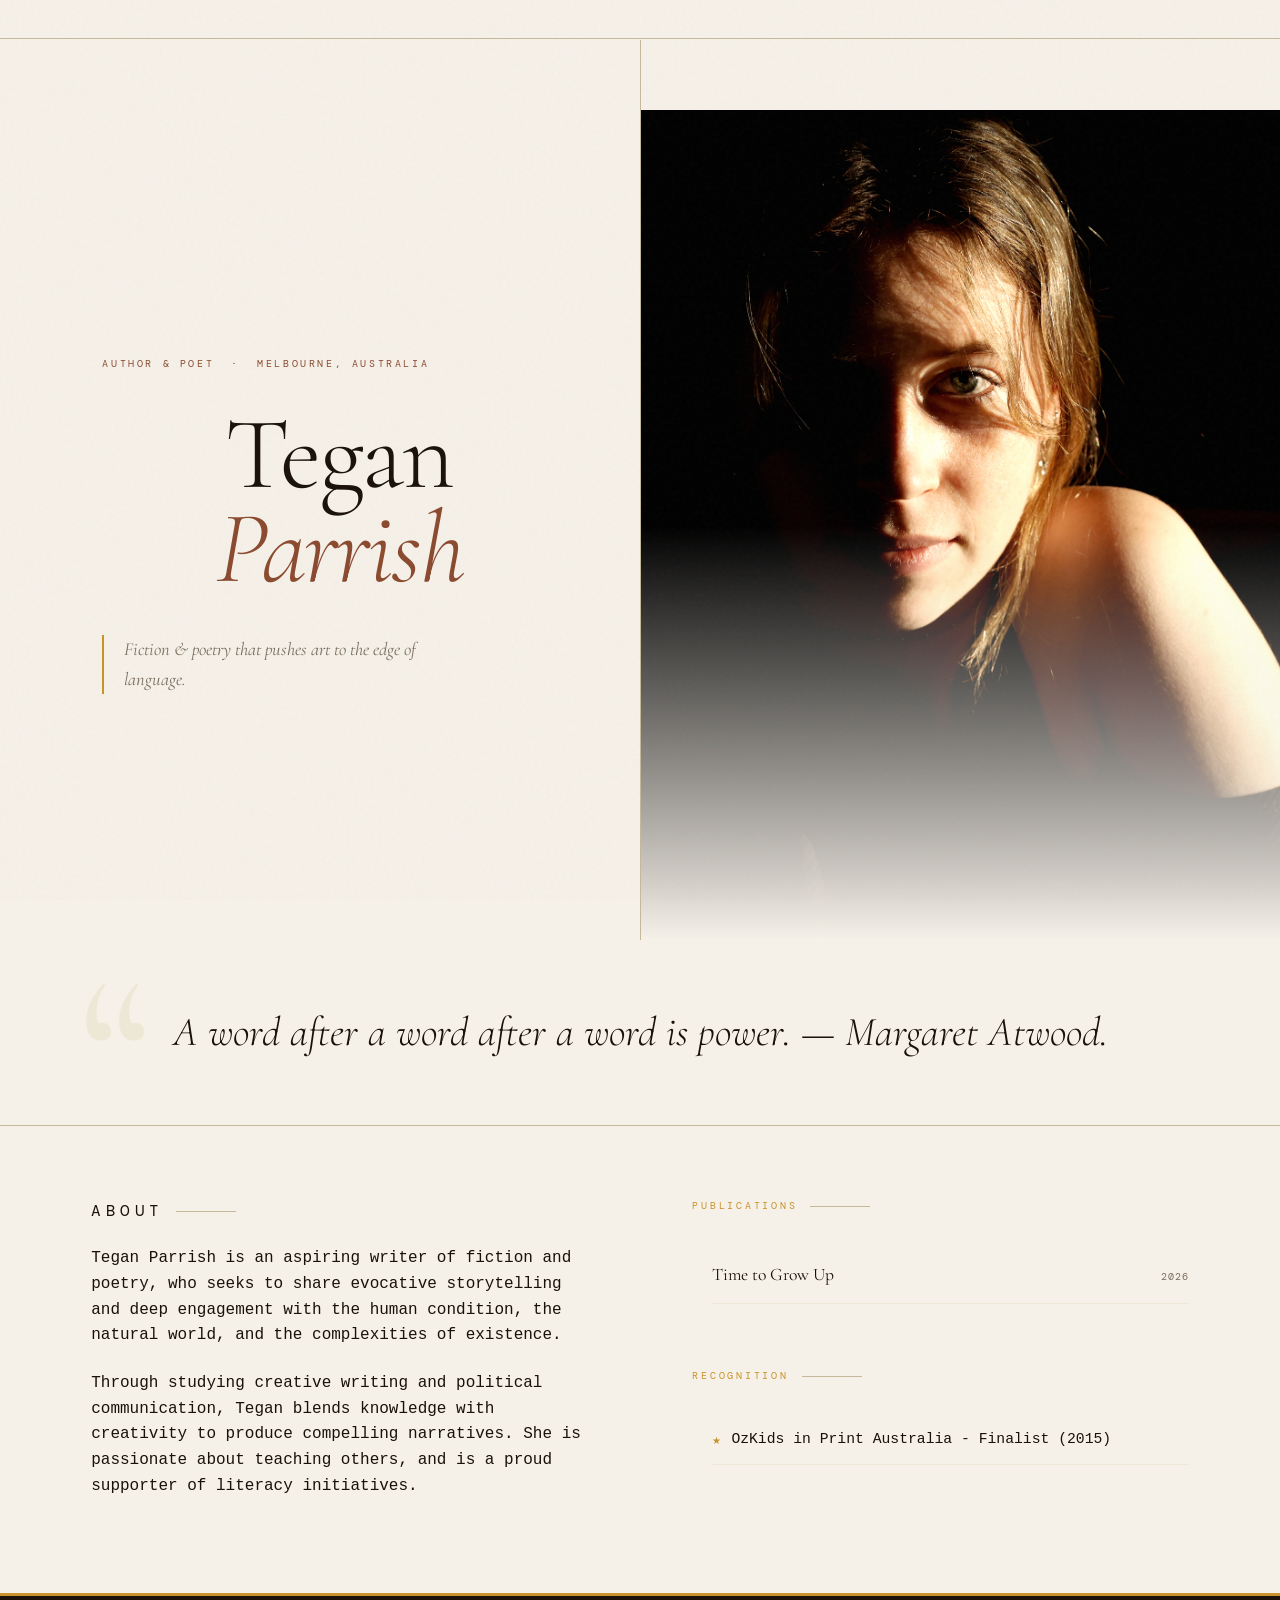
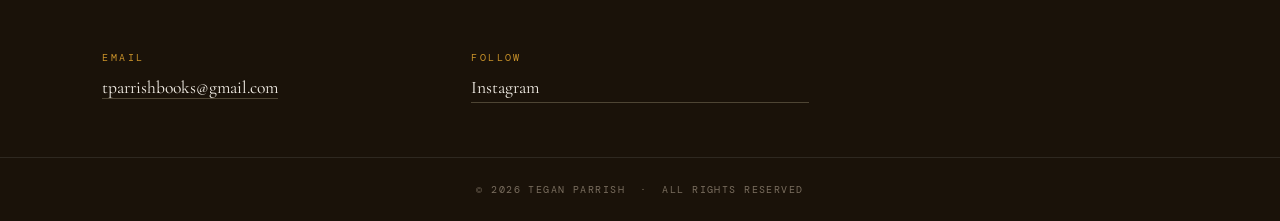
==== index.html @ 5e9b4a72 "iuhl" ====
<!DOCTYPE html>
<html lang="en">
  <head>
    <meta charset="UTF-8" />
    <meta name="viewport" content="width=device-width, initial-scale=1.0" />
    <title>Tegan Parrish</title>
    <link rel="preconnect" href="https://fonts.googleapis.com" />
    <link rel="preconnect" href="https://fonts.gstatic.com" crossorigin />
    <link href="https://fonts.googleapis.com/css2?family=Cormorant+Garamond:ital,wght@0,300;0,400;0,600;1,300;1,400&family=Libre+Baskerville:ital,wght@0,400;0,700;1,400&family=DM+Mono:wght@300;400&display=swap" rel="stylesheet" />
    <style>
      :root {
        --ink: #1a1209;
        --paper: #f5f0e8;
        --cream: #ede7d5;
        --sienna: #8b4a2f;
        --gold: #c9922a;
        --dusty: #7a6e5f;
        --rule: #c5b99a;
      }

      *, *::before, *::after { box-sizing: border-box; margin: 0; padding: 0; }

      html { scroll-behavior: smooth; }

      body {
        background-color: var(--paper);
        color: var(--ink);
        font-family: 'Libre Baskerville', serif;
        font-size: 16px;
        line-height: 1.8;
        overflow-x: hidden;
      }

      /* ── NOISE TEXTURE OVERLAY ── */
      body::before {
        content: '';
        position: fixed;
        inset: 0;
        background-image: url("data:image/svg+xml,%3Csvg viewBox='0 0 256 256' xmlns='http://www.w3.org/2000/svg'%3E%3Cfilter id='n'%3E%3CfeTurbulence type='fractalNoise' baseFrequency='0.9' numOctaves='4' stitchTiles='stitch'/%3E%3C/filter%3E%3Crect width='100%25' height='100%25' filter='url(%23n)' opacity='0.04'/%3E%3C/svg%3E");
        pointer-events: none;
        z-index: 9999;
        opacity: 0.6;
      }

      /* ── HEADER / NAV ── */
      #header-placeholder nav {
        position: fixed;
        top: 0; left: 0; right: 0;
        z-index: 100;
        display: flex;
        justify-content: space-between;
        align-items: center;
        padding: 1.2rem 3rem;
        background: var(--paper);
        border-bottom: 1px solid var(--rule);
        font-family: 'DM Mono', monospace;
        font-size: 0.7rem;
        letter-spacing: 0.18em;
        text-transform: uppercase;
        color: var(--dusty);
      }

      /* ── DECORATIVE RULE ── */
      .rule {
        width: 60px;
        height: 1px;
        background: var(--gold);
        display: inline-block;
        vertical-align: middle;
        margin: 0 1rem;
      }

      /* ── HERO ── */
      .hero {
        min-height: 100vh;
        display: grid;
        grid-template-columns: 1fr 1fr;
        padding-top: 70px;
        position: relative;
        overflow: hidden;
      }

      .hero::after {
        content: '';
        position: absolute;
        top: 0; bottom: 0;
        left: 50%;
        width: 1px;
        background: var(--rule);
      }

      .hero-text {
        padding: 8vh 5vw 8vh 8vw;
        display: flex;
        flex-direction: column;
        justify-content: center;
        animation: fadeUp 1.2s ease both;
      }

      .hero-eyebrow {
        font-family: 'DM Mono', monospace;
        font-size: 0.65rem;
        letter-spacing: 0.25em;
        text-transform: uppercase;
        color: var(--sienna);
        margin-bottom: 1.5rem;
      }

      .hero-name {
        font-family: 'Cormorant Garamond', serif;
        font-size: clamp(4rem, 8vw, 7.5rem);
        font-weight: 300;
        line-height: 0.92;
        letter-spacing: -0.02em;
        color: var(--ink);
        margin-bottom: 1.5rem;
      }

      .hero-name em {
        font-style: italic;
        color: var(--sienna);
      }

      .hero-tagline {
        font-family: 'Cormorant Garamond', serif;
        font-size: 1.15rem;
        font-style: italic;
        color: var(--dusty);
        border-left: 2px solid var(--gold);
        padding-left: 1.2rem;
        margin-top: 1rem;
        max-width: 340px;
      }

      .hero-image-col {
        position: relative;
        overflow: hidden;
        animation: fadeIn 1.6s ease both 0.3s;
      }

      .hero-image-col img {
        width: 100%;
        height: 100%;
        object-fit: cover;
        object-position: center top;
        filter: sepia(18%) contrast(1.05);
        transition: transform 8s ease;
      }

      .hero-image-col:hover img {
        transform: scale(1.03);
      }

      .hero-image-overlay {
        position: absolute;
        inset: 0;
        background: linear-gradient(to bottom, transparent 50%, var(--paper) 100%);
      }

      /* ── LARGE PULL QUOTE ── */
      .pull-quote {
        text-align: center;
        padding: 7vh 10vw;
        border-bottom: 1px solid var(--rule);
        position: relative;
      }

      .pull-quote::before {
        content: '\201C';
        font-family: 'Cormorant Garamond', serif;
        font-size: 14rem;
        line-height: 0.6;
        color: var(--cream);
        position: absolute;
        top: 3rem;
        left: 6vw;
        pointer-events: none;
      }

      .pull-quote p {
        font-family: 'Cormorant Garamond', serif;
        font-size: clamp(1.6rem, 3.2vw, 2.8rem);
        font-weight: 300;
        font-style: italic;
        line-height: 1.45;
        color: var(--ink);
        position: relative;
      }

      /* ── MAIN CONTENT ── */
      .content-grid {
        display: grid;
        grid-template-columns: 1fr 2px 1fr;
        gap: 0;
        max-width: 1200px;
        margin: 0 auto;
        padding: 8vh 4vw;
      }

      .content-grid .divider {
        background: var(--rule);
        margin: 0 4vw;
      }

      /* ── SECTION LABELS ── */
      .section-label {
        font-family: 'DM Mono', monospace;
        font-size: 0.62rem;
        letter-spacing: 0.28em;
        text-transform: uppercase;
        color: var(--gold);
        display: flex;
        align-items: center;
        gap: 0.8rem;
        margin-bottom: 2rem;
      }

      .section-label::after {
        content: '';
        flex: 1;
        height: 1px;
        background: var(--rule);
        max-width: 60px;
      }

      /* ── BIO ── */
      .bio-section {
        padding-right: 4vw;
      }

      .bio-section p {
        color: var(--ink);
        margin-bottom: 1.4rem;
        font-size: 1rem;
      }

      .bio-section p:first-of-type::first-letter {
        font-family: 'Cormorant Garamond', serif;
        font-size: 4rem;
        font-weight: 600;
        float: left;
        line-height: 0.78;
        margin-right: 0.1em;
        margin-top: 0.12em;
        color: var(--sienna);
      }

      /* ── RIGHT COLUMN ── */
      .right-col {
        padding-left: 4vw;
      }

      /* ── PUBLICATIONS ── */
      .pub-list {
        list-style: none;
        margin-bottom: 4rem;
      }

      .pub-list li {
        border-bottom: 1px solid var(--cream);
        padding: 0.9rem 0;
      }

      .pub-list li a {
        display: flex;
        justify-content: space-between;
        align-items: baseline;
        color: var(--ink);
        text-decoration: none;
        font-family: 'Cormorant Garamond', serif;
        font-size: 1.1rem;
        transition: color 0.25s;
        gap: 1rem;
      }

      .pub-list li a:hover {
        color: var(--sienna);
      }

      .pub-list li a .pub-year {
        font-family: 'DM Mono', monospace;
        font-size: 0.65rem;
        color: var(--dusty);
        letter-spacing: 0.1em;
        flex-shrink: 0;
      }

      /* ── AWARDS ── */
      .awards-list {
        list-style: none;
      }

      .awards-list li {
        padding: 0.75rem 0;
        padding-left: 1.2rem;
        position: relative;
        border-bottom: 1px solid var(--cream);
        font-size: 0.92rem;
        color: var(--ink);
      }

      .awards-list li::before {
        content: '★';
        position: absolute;
        left: 0;
        color: var(--gold);
        font-size: 0.6rem;
        top: 1.1rem;
      }

      .awards-list li a {
        color: inherit;
        text-decoration: none;
        transition: color 0.2s;
      }

      .awards-list li a:hover {
        color: var(--sienna);
      }

      /* ── CONTACT STRIP ── */
      .contact-strip {
        background: var(--ink);
        color: var(--paper);
        padding: 6vh 8vw;
        display: grid;
        grid-template-columns: 1fr 1fr 1fr;
        gap: 2rem;
        align-items: start;
        border-top: 3px solid var(--gold);
      }

      .contact-strip .contact-block .label {
        font-family: 'DM Mono', monospace;
        font-size: 0.6rem;
        letter-spacing: 0.25em;
        text-transform: uppercase;
        color: var(--gold);
        margin-bottom: 0.5rem;
      }

      .contact-strip a {
        color: var(--paper);
        text-decoration: none;
        font-family: 'Cormorant Garamond', serif;
        font-size: 1.1rem;
        border-bottom: 1px solid rgba(197,185,154,0.3);
        transition: border-color 0.2s, color 0.2s;
      }

      .contact-strip a:hover {
        color: var(--gold);
        border-color: var(--gold);
      }

      .contact-strip .socials-links {
        display: flex;
        flex-direction: column;
        gap: 0.4rem;
      }

      /* ── FOOTER ── */
      .site-footer {
        background: var(--ink);
        color: var(--dusty);
        text-align: center;
        padding: 1.5rem;
        font-family: 'DM Mono', monospace;
        font-size: 0.6rem;
        letter-spacing: 0.15em;
        text-transform: uppercase;
        border-top: 1px solid #2e2820;
      }

      /* ── ANIMATIONS ── */
      @keyframes fadeUp {
        from { opacity: 0; transform: translateY(30px); }
        to   { opacity: 1; transform: translateY(0); }
      }

      @keyframes fadeIn {
        from { opacity: 0; }
        to   { opacity: 1; }
      }

      .reveal {
        opacity: 0;
        transform: translateY(24px);
        transition: opacity 0.8s ease, transform 0.8s ease;
      }

      .reveal.visible {
        opacity: 1;
        transform: none;
      }

      /* ── RESPONSIVE ── */
      @media (max-width: 768px) {
        .hero {
          grid-template-columns: 1fr;
          grid-template-rows: auto auto;
        }

        .hero::after { display: none; }

        .hero-image-col {
          height: 55vw;
        }

        .hero-text {
          padding: 6vw 6vw;
          order: 2;
        }

        .hero-image-col {
          order: 1;
        }

        .content-grid {
          grid-template-columns: 1fr;
        }

        .content-grid .divider {
          display: none;
        }

        .bio-section {
          padding-right: 0;
          margin-bottom: 4rem;
        }

        .right-col {
          padding-left: 0;
        }

        .contact-strip {
          grid-template-columns: 1fr;
        }
      }
    </style>
  </head>

  <body>
    <!-- menu header -->
    <div id="header-placeholder"></div>
    <script>
      fetch("header.html")
        .then((res) => res.text())
        .then((html) => {
          document.getElementById("header-placeholder").innerHTML = html;
        });
    </script>

    <!-- ── HERO ── -->
    <section class="hero">
      <div class="hero-text">
        <p class="hero-eyebrow">Author &amp; Poet &nbsp;·&nbsp; Melbourne, Australia</p>
        <h1 class="hero-name">Tegan<br><em>Parrish</em></h1>
        <p class="hero-tagline">
          Fiction &amp; poetry that pushes art to the edge of language.
        </p>
      </div>
      <div class="hero-image-col">
        <!-- edit author headshot below -->
        <img src="./img/myface.JPG" alt="Tegan Parrish – Author Headshot" />
        <div class="hero-image-overlay"></div>
      </div>
    </section>

    <!-- ── PULL QUOTE ── -->
    <div class="pull-quote reveal">
      <p>A word after a word after a word is power. — Margaret Atwood.</p>
    </div>

    <!-- ── BIO + PUBLICATIONS / AWARDS ── -->
    <div class="content-grid">

      <!-- Left: bio -->
      <div class="bio-section reveal">
        <p class="section-label">About</p>
        <!-- edit author bio below -->
        <p>
          Tegan Parrish is an aspiring writer of fiction and poetry, who
          seeks to share evocative storytelling and deep engagement with the human
          condition, the natural world, and the complexities of existence.
        </p>
        <p>
          Through studying creative writing and political communication, Tegan blends knowledge
          with creativity to produce compelling narratives. She is passionate
          about teaching others, and is a proud supporter of literacy initiatives.
        </p>
      </div>

      <div class="divider"></div>

      <!-- Right: publications + awards -->
      <div class="right-col">

        <div class="reveal" style="margin-bottom: 3.5rem;">
          <p class="section-label">Publications</p>
          <!-- edit publications below -->
          <ul class="pub-list">
            <li>
              <a href="#">
                Time to Grow Up 
                <span class="pub-year">2026</span>
              </a>
            </li>
              </a>
            </li>
          </ul>
        </div>

        <div class="reveal">
          <p class="section-label">Recognition</p>
          <ul class="awards-list">
            <li><a href="#">OzKids in Print Australia - Finalist (2015)</a></li>
          </ul>
        </div>

      </div>
    </div>

    <!-- ── CONTACT STRIP ── -->
    <footer class="contact-strip reveal">
      <div class="contact-block">
        <p class="label">Email</p>
        <a href="tparrishbooks@gmail.com">tparrishbooks@gmail.com</a>
      </div>

      <div class="contact-block">
        <p class="label">Follow</p>
        <div class="socials-links">
          <a href="https://instagram.com/teganparrish">Instagram</a>
        </div>
      </div>
    </footer>

    <div class="site-footer">
      © 2026 Tegan Parrish &nbsp;·&nbsp; All rights reserved
    </div>

    <!-- Scroll reveal -->
    <script>
      const observer = new IntersectionObserver(
        (entries) => entries.forEach(e => {
          if (e.isIntersecting) {
            e.target.classList.add('visible');
            observer.unobserve(e.target);
          }
        }),
        { threshold: 0.12 }
      );
      document.querySelectorAll('.reveal').forEach(el => observer.observe(el));
    </script>
  </body>
</html>
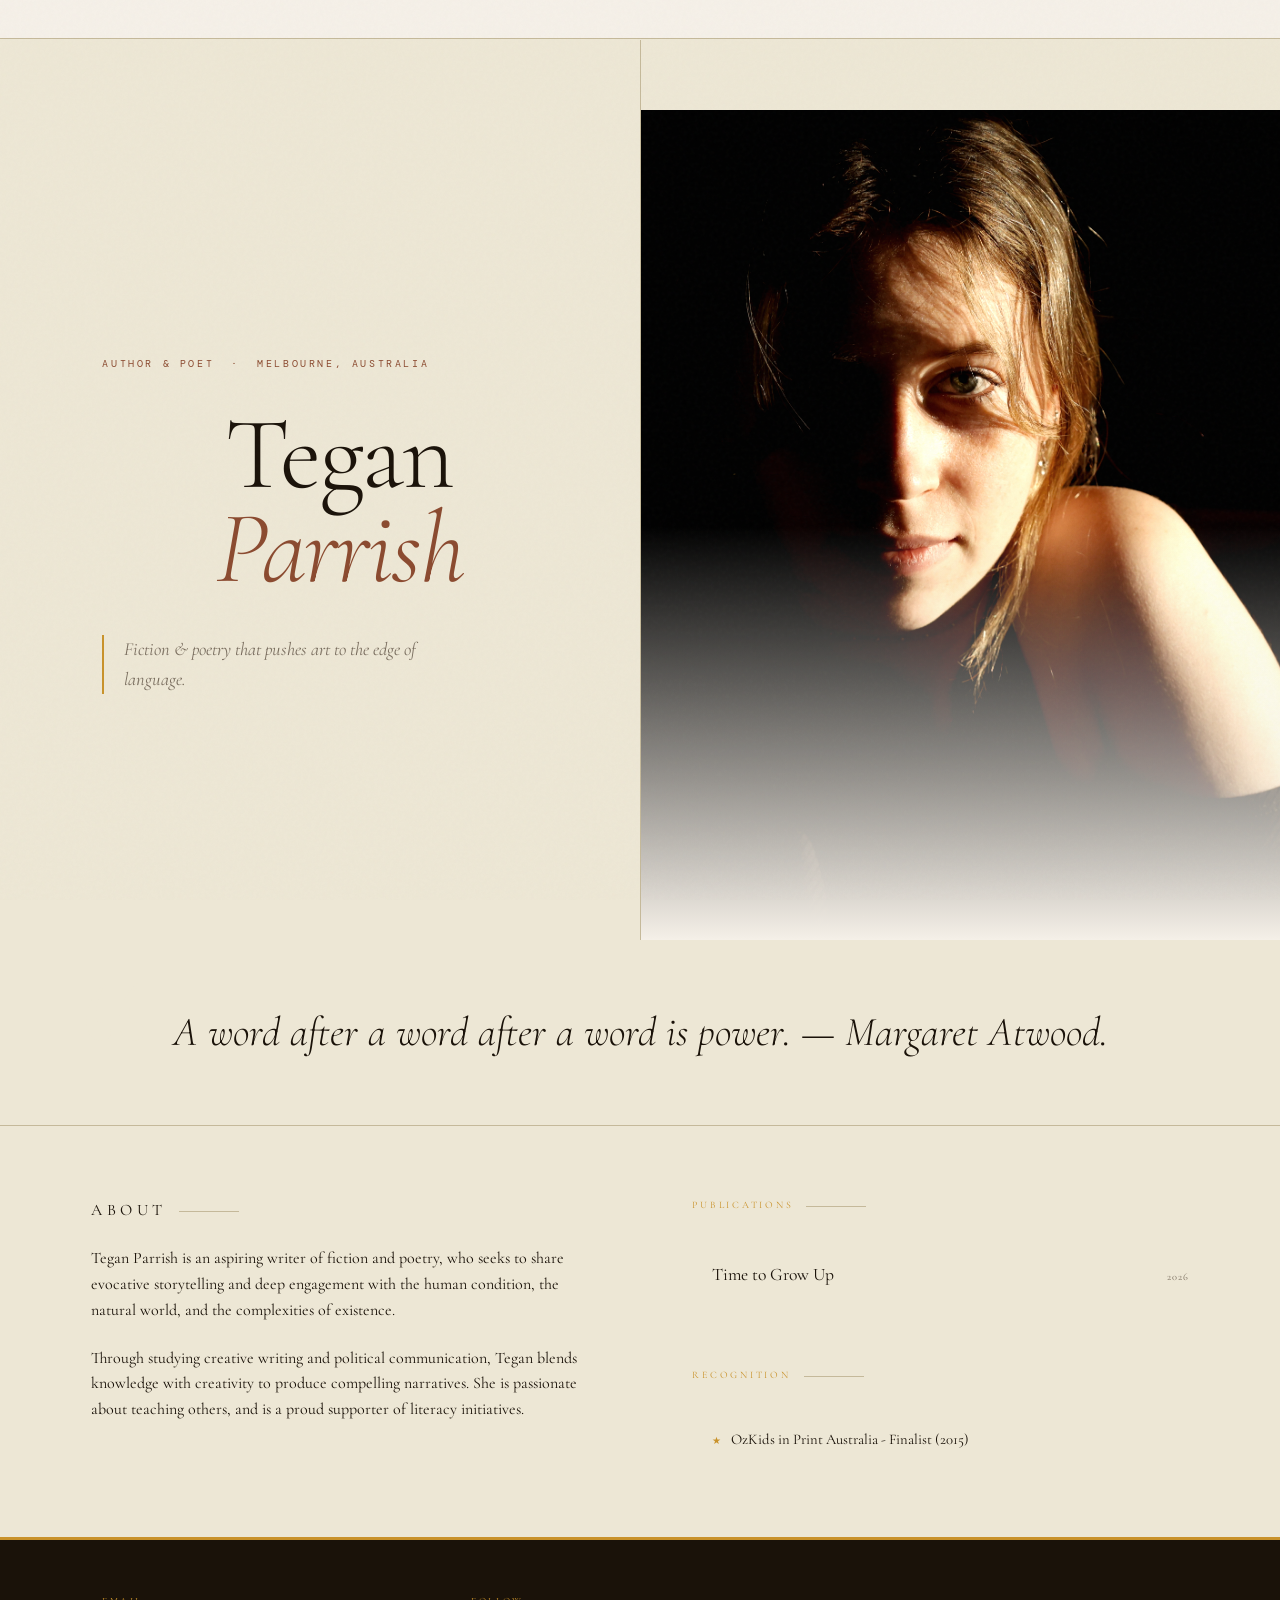
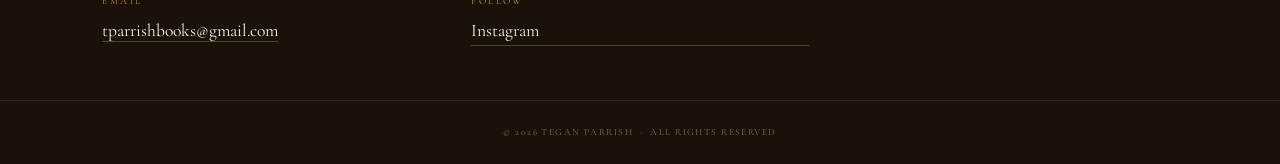
==== commit 1dd08b06: "jkhjgbkl" ====
--- a/index.html
+++ b/index.html
@@ -25,7 +25,7 @@
       body {
         background-color: var(--paper);
         color: var(--ink);
-        font-family: 'Libre Baskerville', serif;
+        font-family: 'Cormorant Garamond', serif;
         font-size: 16px;
         line-height: 1.8;
         overflow-x: hidden;
@@ -204,7 +204,7 @@
 
       /* ── SECTION LABELS ── */
       .section-label {
-        font-family: 'DM Mono', monospace;
+        font-family: 'Cormorant Garamond', serif;
         font-size: 0.62rem;
         letter-spacing: 0.28em;
         text-transform: uppercase;
@@ -278,7 +278,7 @@
       }
 
       .pub-list li a .pub-year {
-        font-family: 'DM Mono', monospace;
+        font-family: 'Cormorant Garamond', serif;
         font-size: 0.65rem;
         color: var(--dusty);
         letter-spacing: 0.1em;
@@ -331,7 +331,7 @@
       }
 
       .contact-strip .contact-block .label {
-        font-family: 'DM Mono', monospace;
+        font-family: 'Cormorant Garamond', serif;
         font-size: 0.6rem;
         letter-spacing: 0.25em;
         text-transform: uppercase;
@@ -365,7 +365,7 @@
         color: var(--dusty);
         text-align: center;
         padding: 1.5rem;
-        font-family: 'DM Mono', monospace;
+        font-family: 'Cormorant Garamond', serif;
         font-size: 0.6rem;
         letter-spacing: 0.15em;
         text-transform: uppercase;
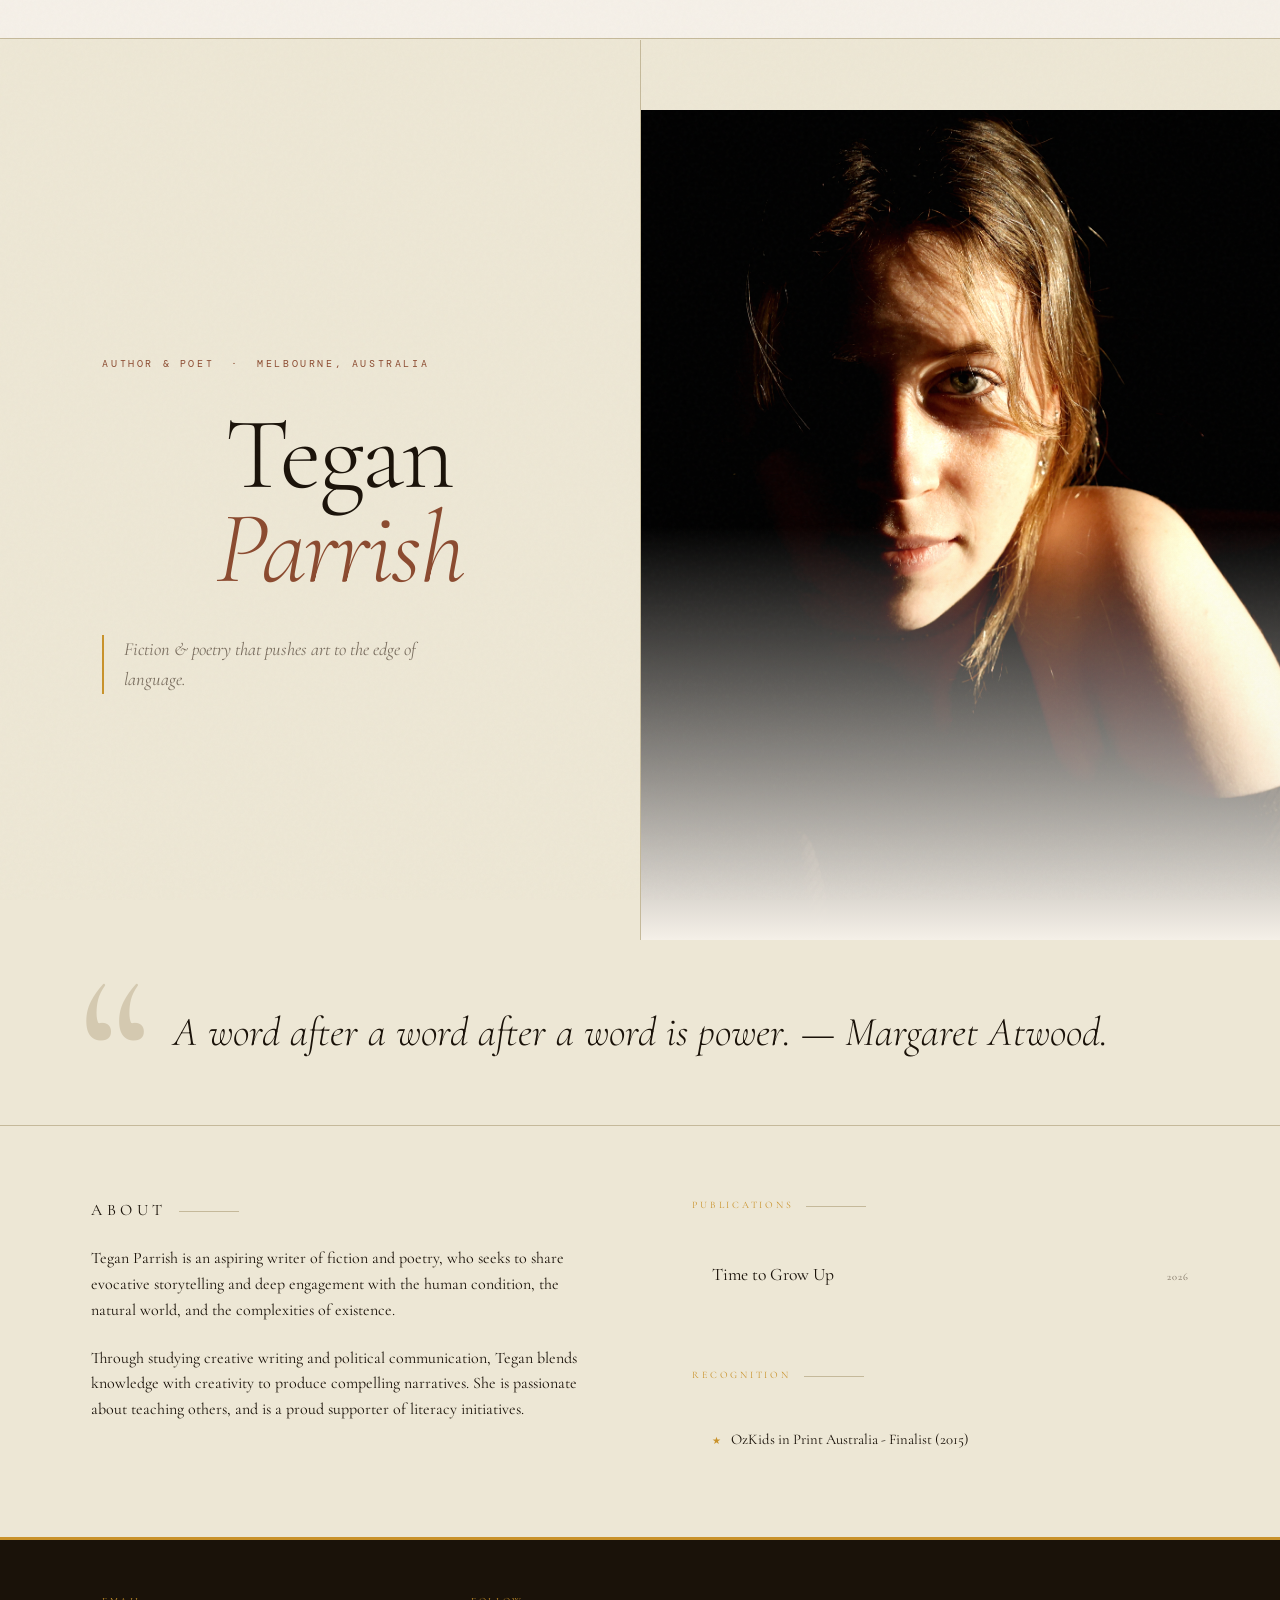
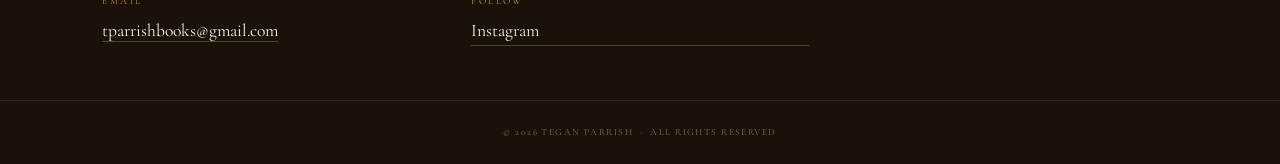
==== commit 5a498d44: "jkg" ====
--- a/index.html
+++ b/index.html
@@ -500,15 +500,13 @@
           <p class="section-label">Publications</p>
           <!-- edit publications below -->
           <ul class="pub-list">
-            <li>
-              <a href="#">
-                Time to Grow Up 
-                <span class="pub-year">2026</span>
-              </a>
-            </li>
-              </a>
-            </li>
-          </ul>
+  <li>
+    <a href="https://teganparrish.github.io/timetogrowup/" target="_blank">
+      Time to Grow Up
+      <span class="pub-year">2026</span>
+    </a>
+  </li>
+</ul>
         </div>
 
         <div class="reveal">
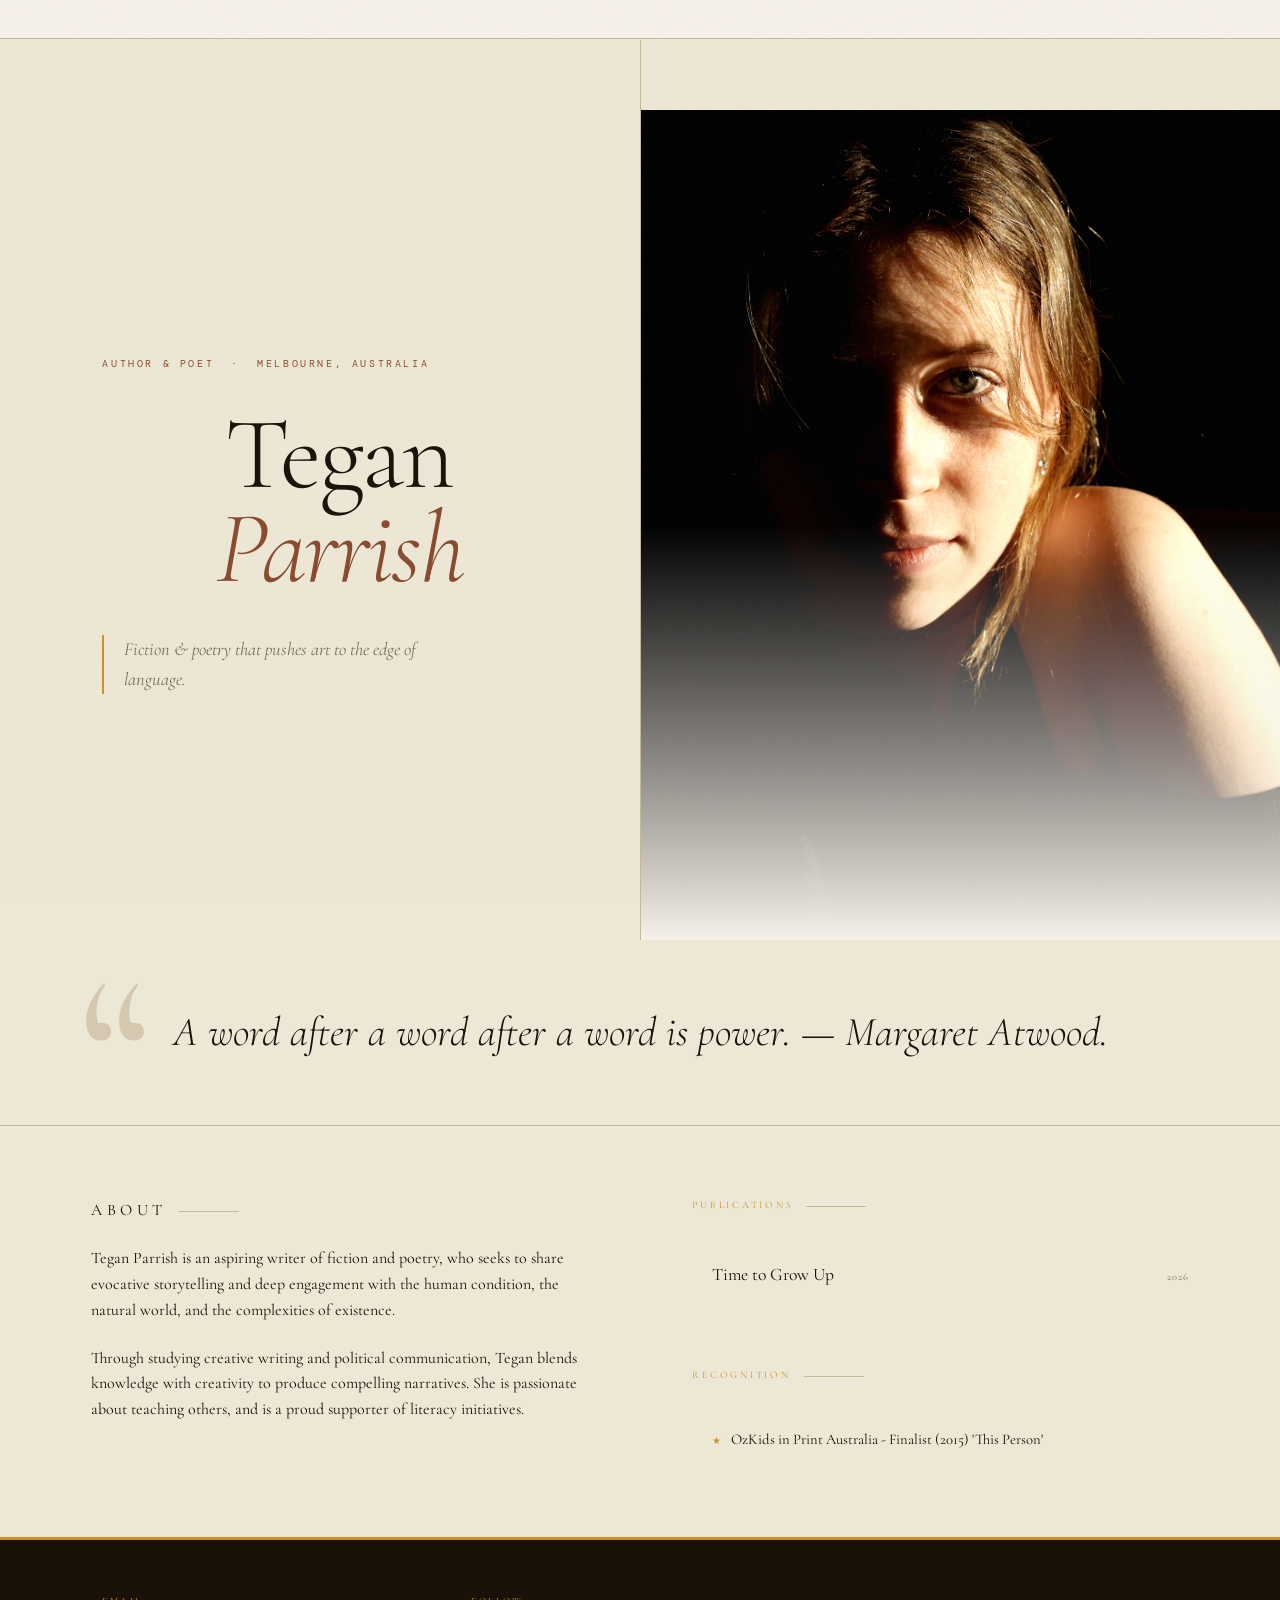
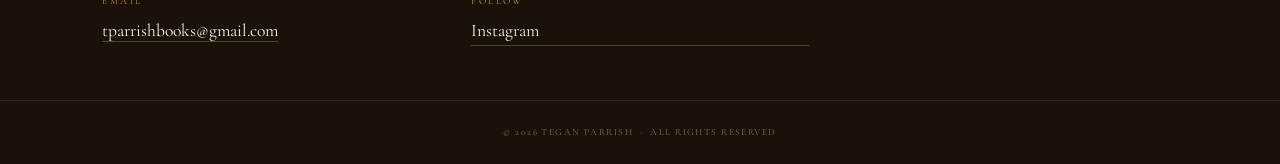
==== commit 77c40316: "kjgh" ====
--- a/index.html
+++ b/index.html
@@ -512,7 +512,8 @@
         <div class="reveal">
           <p class="section-label">Recognition</p>
           <ul class="awards-list">
-            <li><a href="#">OzKids in Print Australia - Finalist (2015)</a></li>
+            <li><a href="https://ozkids.com.au/wp-content/uploads/jet-engine-forms/1/2021/10/ozkids_2015_08.pdf" target="_blank">
+              OzKids in Print Australia - Finalist (2015) 'This Person'</a></li>
           </ul>
         </div>
 
